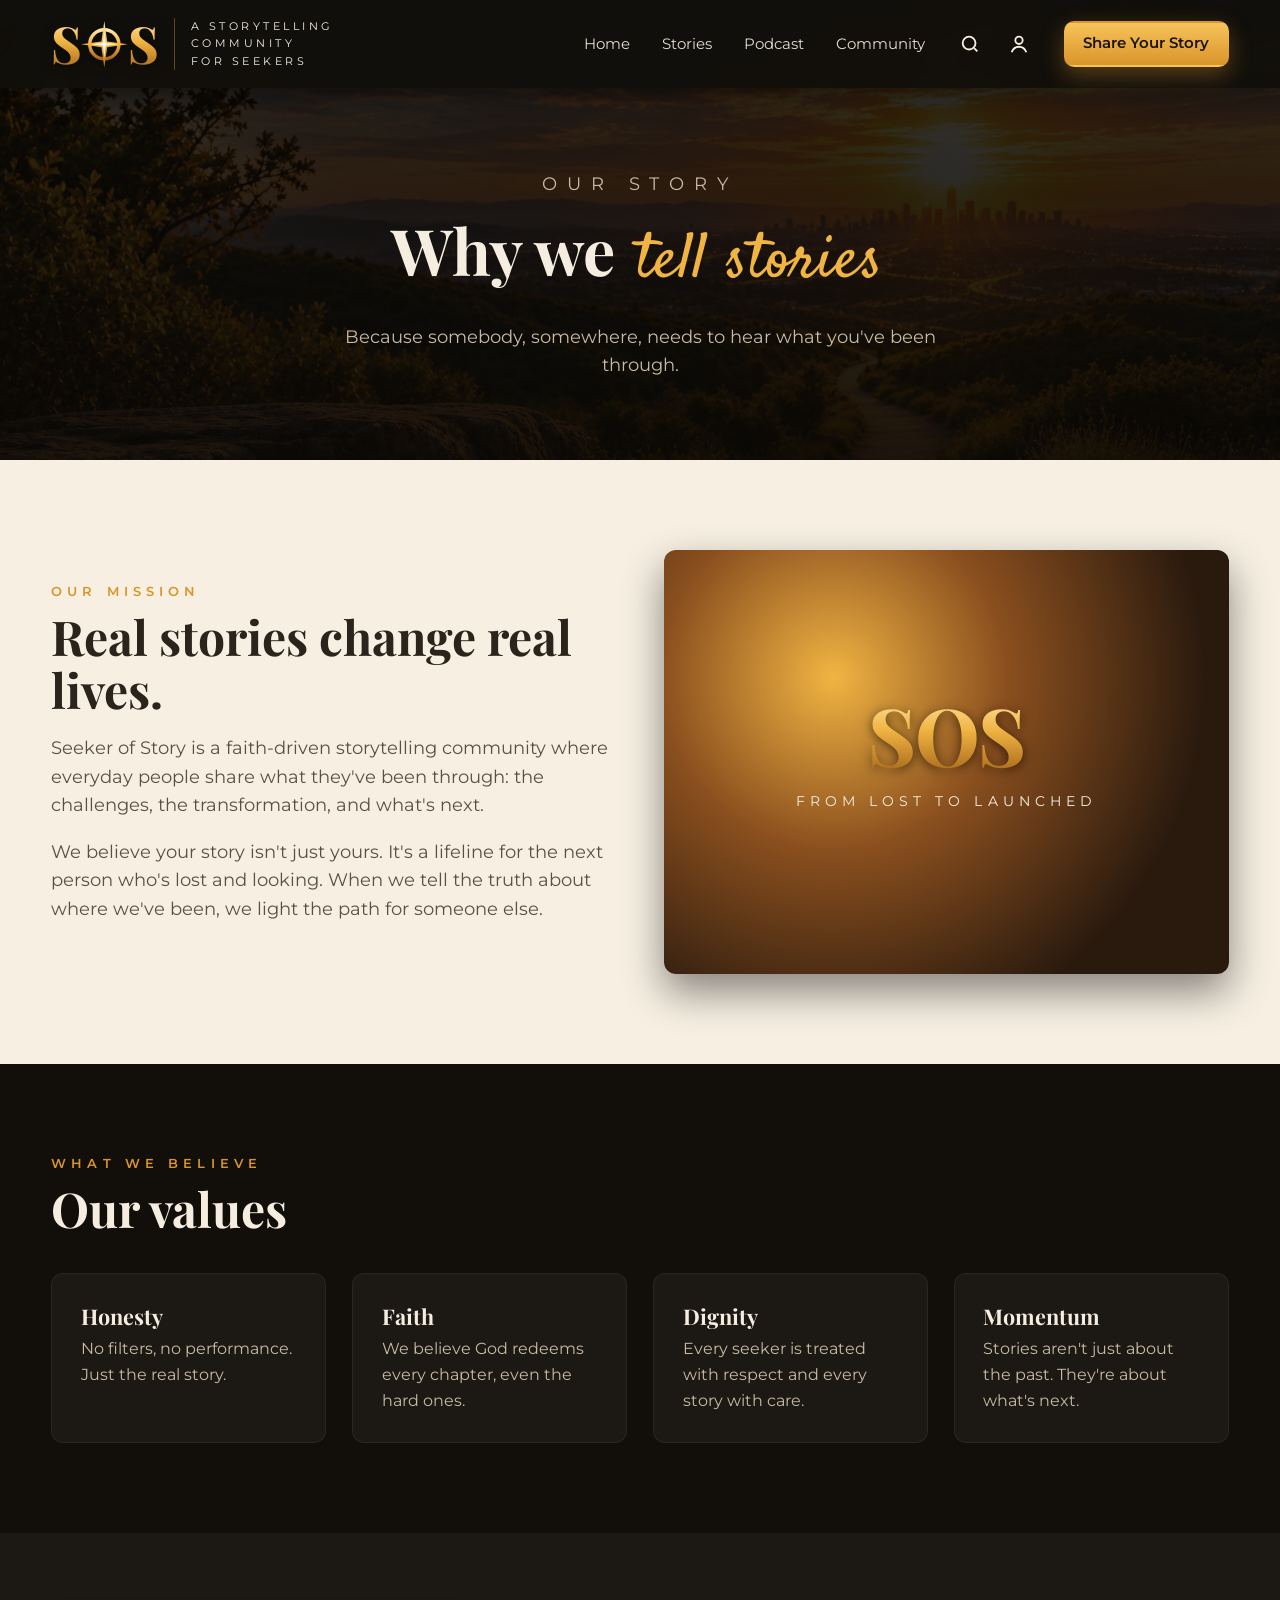
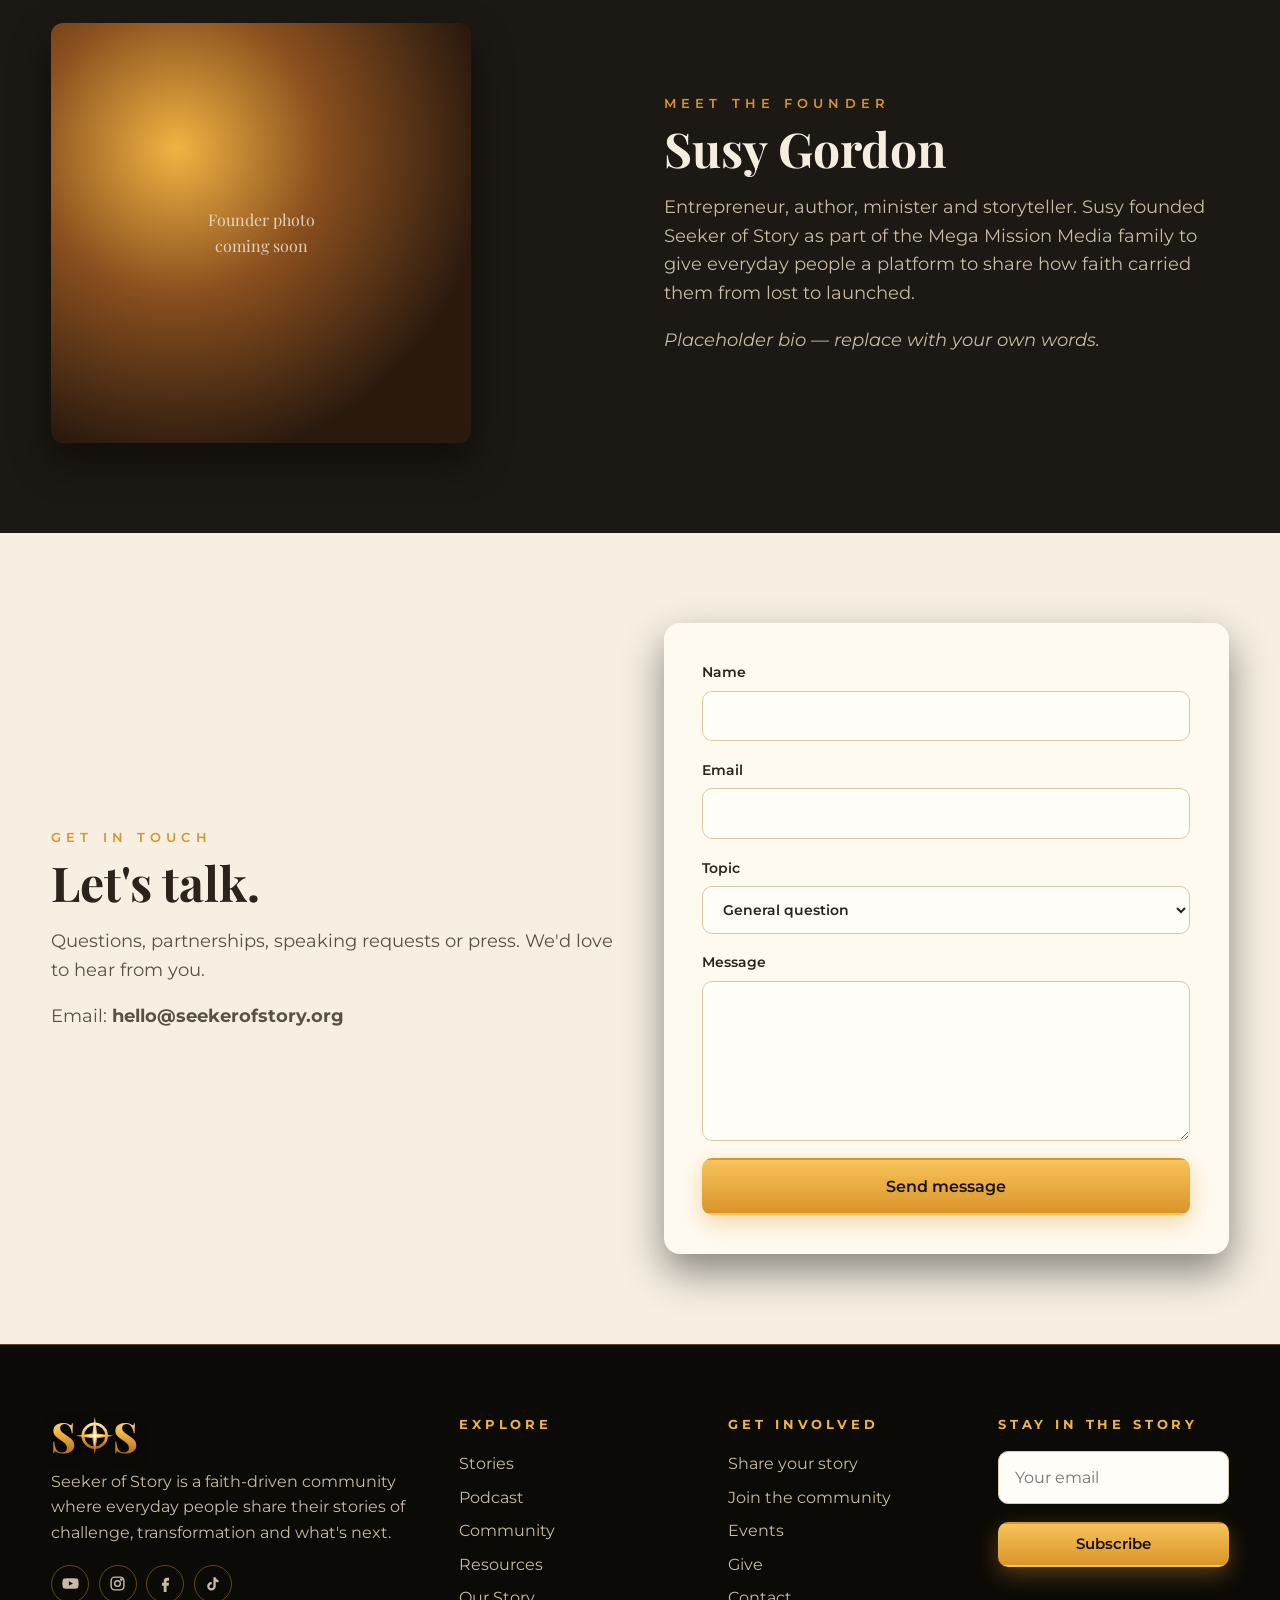
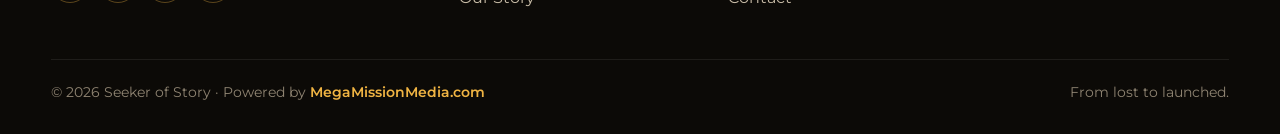
==== about.html @ 3b092338 "Add files via upload" ====
<!DOCTYPE html>
<html lang="en">
<head>
  <meta charset="utf-8">
  <meta name="viewport" content="width=device-width, initial-scale=1">
  <title>About | Seeker of Story</title>
  <meta name="description" content="Seeker of Story is a faith-driven storytelling community from Mega Mission Media.">
  <link rel="preconnect" href="https://fonts.googleapis.com"><link rel="preconnect" href="https://fonts.gstatic.com" crossorigin>
  <link href="https://fonts.googleapis.com/css2?family=Montserrat:wght@400;500;600;700&family=Playfair+Display:wght@600;700;800&family=Satisfy&display=swap" rel="stylesheet">
  <link rel="stylesheet" href="style.css">
</head>
<body data-page="about">
<main>
  <header class="page-hero">
    <div class="container">
      <p class="eyebrow">Our story</p>
      <h1>Why we <span class="script">tell stories</span></h1>
      <p>Because somebody, somewhere, needs to hear what you've been through.</p>
    </div>
  </header>
  <section class="section-light">
    <div class="container split">
      <div class="reveal">
        <p class="kicker">Our mission</p>
        <h2>Real stories change real lives.</h2>
        <p class="lead">Seeker of Story is a faith-driven storytelling community where everyday people share what they've been through: the challenges, the transformation, and what's next.</p>
        <p class="lead">We believe your story isn't just yours. It's a lifeline for the next person who's lost and looking. When we tell the truth about where we've been, we light the path for someone else.</p>
      </div>
      <div class="art-box reveal">
        <div><span class="logo" style="font-size:5rem;justify-content:center" id="aboutLogo">SOS</span>
        <p class="eyebrow" style="margin-top:1rem;letter-spacing:.35em">From lost to launched</p></div>
      </div>
    </div>
  </section>

  <section>
    <div class="container">
      <div class="section-head"><div><p class="kicker">What we believe</p><h2>Our values</h2></div></div>
      <div class="grid grid-4">
        <div class="feature reveal"><h3>Honesty</h3><p>No filters, no performance. Just the real story.</p></div>
        <div class="feature reveal"><h3>Faith</h3><p>We believe God redeems every chapter, even the hard ones.</p></div>
        <div class="feature reveal"><h3>Dignity</h3><p>Every seeker is treated with respect and every story with care.</p></div>
        <div class="feature reveal"><h3>Momentum</h3><p>Stories aren't just about the past. They're about what's next.</p></div>
      </div>
    </div>
  </section>

  <section class="section-dark2">
    <div class="container split">
      <div class="art-box reveal" style="aspect-ratio:1/1;max-width:420px">
        <p class="ph-label" style="font-family:var(--serif);opacity:.8">Founder photo<br>coming soon</p>
      </div>
      <div class="reveal">
        <p class="kicker">Meet the founder</p>
        <h2>Susy Gordon</h2>
        <p class="lead">Entrepreneur, author, minister and storyteller. Susy founded Seeker of Story as part of the Mega Mission Media family to give everyday people a platform to share how faith carried them from lost to launched.</p>
        <p class="lead"><em>Placeholder bio — replace with your own words.</em></p>
      </div>
    </div>
  </section>

  <section class="section-light" id="contact">
    <div class="container split">
      <div>
        <p class="kicker">Get in touch</p>
        <h2>Let's talk.</h2>
        <p class="lead">Questions, partnerships, speaking requests or press. We'd love to hear from you.</p>
        <p class="lead">Email: <strong id="contactEmail"></strong></p>
      </div>
      <div class="form-card">
        <form class="form" data-form="contact" novalidate>
          <label>Name<input name="name" required autocomplete="name"></label>
          <label>Email<input type="email" name="email" required autocomplete="email"></label>
          <label>Topic
            <select name="topic"><option>General question</option><option>Partnership</option><option>Speaking request</option><option>Press</option><option>Suggest a resource</option></select>
          </label>
          <label>Message<textarea name="message" required></textarea></label>
          <button class="btn btn-gold" type="submit">Send message</button>
          <div class="form-msg" role="status"></div>
        </form>
      </div>
    </div>
  </section>
  <script>document.addEventListener("DOMContentLoaded",()=>{document.getElementById("contactEmail").textContent=window.SOS.settings.email;});</script>
</main>
<script src="data.js"></script>
<script src="main.js"></script>
</body>
</html>
---- style.css ----
/* =========================================================
   Seeker of Story — global styles
   Swap the hero image by replacing hero-bg.jpg
   ========================================================= */
:root {
  --ink: #120f0b;
  --ink-2: #1c1813;
  --ink-3: #27211a;
  --cream: #f6efe2;
  --cream-2: #ece2cf;
  --paper-ink: #2a241c;
  --gold: #f0b443;
  --gold-2: #d9952a;
  --gold-soft: #f7d58b;
  --text: #f4ede0;
  --muted: #c7bba6;
  --muted-2: #8f8472;
  --line: rgba(240, 180, 67, .35);
  --radius: 12px;
  --shadow: 0 18px 40px rgba(0,0,0,.45);
  --serif: "Playfair Display", Georgia, serif;
  --script: "Satisfy", "Brush Script MT", cursive;
  --sans: "Montserrat", "Segoe UI", system-ui, sans-serif;
  --max: 1200px;
  --hero-image: url("hero-bg.jpg");
}

* { box-sizing: border-box; }
html { scroll-behavior: smooth; }
body {
  margin: 0;
  font-family: var(--sans);
  font-size: 16px;
  line-height: 1.6;
  color: var(--text);
  background: var(--ink);
  -webkit-font-smoothing: antialiased;
}
img { max-width: 100%; display: block; }
a { color: inherit; text-decoration: none; }
button { font: inherit; cursor: pointer; }
.container { width: min(var(--max), 92vw); margin: 0 auto; }
.sr-only { position: absolute; width: 1px; height: 1px; overflow: hidden; clip: rect(0 0 0 0); white-space: nowrap; }
:focus-visible { outline: 2px solid var(--gold); outline-offset: 3px; }

/* ---------- Buttons ---------- */
.btn {
  display: inline-flex; align-items: center; justify-content: center; gap: .55rem;
  padding: .85rem 1.7rem; border-radius: 10px; font-weight: 600; font-size: 1rem;
  border: 2px solid transparent; transition: transform .15s ease, box-shadow .2s ease, background .2s ease;
}
.btn:hover { transform: translateY(-2px); }
.btn-gold {
  background: linear-gradient(180deg, #f7c35a, var(--gold-2));
  color: #1b130a; box-shadow: 0 8px 22px rgba(217,149,42,.35);
}
.btn-gold:hover { box-shadow: 0 12px 28px rgba(217,149,42,.5); }
.btn-ghost { border-color: var(--cream); color: var(--cream); background: rgba(0,0,0,.25); backdrop-filter: blur(3px); }
.btn-ghost:hover { background: rgba(255,255,255,.1); }
.btn-dark { background: var(--ink); color: var(--cream); }
.btn-sm { padding: .55rem 1.1rem; font-size: .92rem; }

/* ---------- Header ---------- */
.site-header {
  position: fixed; inset: 0 0 auto 0; z-index: 50;
  transition: background .3s ease, box-shadow .3s ease;
}
.site-header.scrolled, .site-header.solid { background: rgba(18,15,11,.94); box-shadow: 0 6px 24px rgba(0,0,0,.4); backdrop-filter: blur(8px); }
.nav { display: flex; align-items: center; gap: 1.5rem; height: 88px; }
.brand { display: flex; align-items: center; gap: 1rem; flex-shrink: 0; }
.logo {
  font-family: var(--serif); font-weight: 800; font-size: 3.2rem; line-height: 1;
  display: flex; align-items: center; letter-spacing: -.02em;
  background: linear-gradient(180deg, #ffe6a6 0%, var(--gold) 45%, #a8681a 100%);
  -webkit-background-clip: text; background-clip: text; color: transparent;
  filter: drop-shadow(0 2px 6px rgba(0,0,0,.6));
}
.logo .compass { width: .95em; height: .95em; margin: 0 -.02em; -webkit-text-fill-color: initial; }
.brand-tag {
  border-left: 1px solid var(--line); padding-left: 1rem;
  font-size: .68rem; letter-spacing: .32em; line-height: 1.6; text-transform: uppercase; color: var(--cream);
}
.nav-links { display: flex; gap: 2rem; margin-left: auto; list-style: none; padding: 0; margin-top: 0; margin-bottom: 0; }
.nav-links a { font-size: .95rem; padding: .4rem 0; position: relative; color: var(--cream); opacity: .92; }
.nav-links a::after {
  content: ""; position: absolute; left: 0; right: 0; bottom: -4px; height: 2px;
  background: var(--gold); transform: scaleX(0); transition: transform .2s ease;
}
.nav-links a:hover::after, .nav-links a.active::after { transform: scaleX(1); }
.nav-links a.active { opacity: 1; font-weight: 600; }
.nav-icons { display: flex; gap: .4rem; align-items: center; }
.icon-btn {
  background: none; border: 0; color: var(--cream); width: 42px; height: 42px; border-radius: 50%;
  display: grid; place-items: center;
}
.icon-btn:hover { background: rgba(255,255,255,.08); }
.icon-btn svg { width: 22px; height: 22px; }
.menu-toggle { display: none; }

/* ---------- Hero ---------- */
.hero {
  position: relative; min-height: 100vh; display: flex; flex-direction: column;
  background:
    linear-gradient(180deg, rgba(10,8,5,.82) 0%, rgba(10,8,5,.5) 30%, rgba(10,8,5,.55) 65%, rgba(10,8,5,.9) 100%),
    var(--hero-image) center 60% / cover no-repeat,
    radial-gradient(ellipse at 72% 38%, #f7b85a 0%, #c9772e 14%, #6b3a1c 34%, #2a1a10 58%, #120d08 100%);
  overflow: hidden;
}
.hero-inner { flex: 1; display: flex; flex-direction: column; align-items: center; justify-content: center; text-align: center; padding: 130px 0 40px; }
.eyebrow { font-size: .9rem; letter-spacing: .55em; text-transform: uppercase; color: var(--cream); margin: 0 0 1rem; }
.hero h1 {
  font-family: var(--serif); font-weight: 700; font-size: clamp(2.6rem, 6.4vw, 5.4rem);
  line-height: 1.02; margin: 0; color: var(--cream); text-shadow: 0 4px 24px rgba(0,0,0,.55);
}
.hero h1 span { display: block; }
.hero h1 .script { display: inline-block; font-size: 1.12em; }
@media (min-width: 700px) { .hero h1 > span { white-space: nowrap; } }
.script {
  font-family: var(--script); font-weight: 400; color: var(--gold);
  position: relative; display: inline-block; padding: 0 .1em;
}
.script-underline::after {
  content: ""; position: absolute; left: 4%; right: 0; bottom: .02em; height: .09em;
  background: linear-gradient(90deg, transparent, var(--gold) 15%, var(--gold) 85%, transparent);
  border-radius: 50%; transform: rotate(-1.5deg);
}
.hero-sub { max-width: 560px; font-size: 1.15rem; margin: 1.4rem auto 2rem; color: var(--cream); text-shadow: 0 2px 10px rgba(0,0,0,.6); }
.hero-ctas { display: flex; gap: 1.4rem; flex-wrap: wrap; justify-content: center; }

.pillars { display: grid; grid-template-columns: repeat(4, 1fr); padding: 0 0 70px; }
.pillar { text-align: center; padding: .5rem 1rem; border-right: 1px solid var(--line); transition: transform .2s ease; }
.pillar:last-child { border-right: 0; }
.pillar:hover { transform: translateY(-4px); }
.pillar svg { width: 48px; height: 48px; color: var(--gold); margin: 0 auto .5rem; }
.pillar strong { display: block; letter-spacing: .14em; font-size: 1.05rem; }
.pillar span { color: var(--cream); opacity: .9; }

/* ---------- Torn paper ribbon ---------- */
.ribbon { position: relative; background: var(--cream); color: var(--paper-ink); padding: 2.2rem 0 2rem; }
.ribbon::before {
  content: ""; position: absolute; left: 0; right: 0; top: -22px; height: 24px;
  background: url("data:image/svg+xml,%3Csvg xmlns='http://www.w3.org/2000/svg' viewBox='0 0 1200 24' preserveAspectRatio='none'%3E%3Cpath fill='%23f6efe2' d='M0 24V12l18-5 22 6 25-8 20 7 28-9 19 6 24-3 30 8 21-10 26 5 18-4 27 9 23-7 30 4 20-8 26 9 24-6 19 5 28-9 22 7 25-4 31 6 18-9 27 8 22-5 26 6 20-7 29 5 23-8 24 9 21-6 30 7 19-8 26 6 23-5 28 8 20-9 25 7 22-4 30 6 19-7 27 8 24-6 21 5 28-8 23 7 26-5 20 6 29-8 22 7 25-6 18 5 27-7 24 8 21-5 26 4 20-6V24z'/%3E%3C/svg%3E") center / 100% 100%;
}
.ribbon-row { display: flex; align-items: center; gap: 1.6rem; justify-content: center; flex-wrap: wrap; }
.ribbon-row .rule { flex: 1; max-width: 140px; height: 2px; background: var(--gold-2); }
.ribbon-row a { font-weight: 600; letter-spacing: .38em; font-size: .9rem; text-transform: uppercase; }
.ribbon-row a:hover { color: var(--gold-2); }
.ribbon-row .slash { color: var(--muted-2); }

/* ---------- Sections ---------- */
section { padding: 90px 0; }
.section-light { background: var(--cream); color: var(--paper-ink); }
.section-dark2 { background: var(--ink-2); }
.section-head { display: flex; align-items: end; justify-content: space-between; gap: 1rem; margin-bottom: 2.4rem; flex-wrap: wrap; }
.kicker { font-size: .8rem; letter-spacing: .4em; text-transform: uppercase; color: var(--gold-2); font-weight: 600; margin: 0 0 .5rem; }
h2 { font-family: var(--serif); font-size: clamp(2rem, 4vw, 3rem); line-height: 1.1; margin: 0; }
h3 { font-family: var(--serif); font-size: 1.35rem; line-height: 1.25; margin: 0 0 .4rem; }
.lead { font-size: 1.12rem; color: var(--muted); max-width: 640px; }
.section-light .lead { color: #5b5142; }
.link-arrow { font-weight: 600; color: var(--gold); display: inline-flex; gap: .4rem; align-items: center; }
.section-light .link-arrow { color: var(--gold-2); }
.link-arrow:hover { gap: .7rem; }

/* ---------- Page hero (inner pages) ---------- */
.page-hero {
  padding: 170px 0 80px; text-align: center;
  background:
    linear-gradient(180deg, rgba(10,8,5,.82), rgba(10,8,5,.92)),
    var(--hero-image) center 40% / cover no-repeat,
    radial-gradient(ellipse at 70% 30%, #b8682a 0%, #4a2a15 40%, #120d08 85%);
}
.page-hero h1 { font-family: var(--serif); font-size: clamp(2.4rem, 5vw, 4rem); margin: 0 0 .6rem; }
.page-hero p { color: var(--muted); max-width: 640px; margin: 0 auto; font-size: 1.12rem; }

/* ---------- Story cards ---------- */
.grid { display: grid; gap: 1.6rem; }
.grid-3 { grid-template-columns: repeat(3, 1fr); }
.grid-4 { grid-template-columns: repeat(4, 1fr); }
.grid-2 { grid-template-columns: repeat(2, 1fr); }
.card {
  background: var(--ink-2); border: 1px solid rgba(255,255,255,.06); border-radius: var(--radius);
  overflow: hidden; transition: transform .2s ease, box-shadow .2s ease, border-color .2s ease;
  display: flex; flex-direction: column;
}
.card:hover { transform: translateY(-4px); box-shadow: var(--shadow); border-color: var(--line); }
.section-light .card { background: #fffaf0; border-color: #e6dac2; }
.thumb {
  position: relative; aspect-ratio: 16/9; overflow: hidden; border: 0; padding: 0; width: 100%;
  background: linear-gradient(135deg, #3a2a18, #7a4a22 55%, #d08a3a);
  display: grid; place-items: center; color: var(--cream);
}
.thumb img { position: absolute; inset: 0; width: 100%; height: 100%; object-fit: cover; }
.thumb .ph-label { position: absolute; left: .7rem; bottom: .6rem; font-size: .72rem; letter-spacing: .18em; text-transform: uppercase; opacity: .8; }
.play {
  position: absolute; width: 58px; height: 58px; border-radius: 50%; background: rgba(240,180,67,.95);
  display: grid; place-items: center; box-shadow: 0 6px 18px rgba(0,0,0,.45); transition: transform .2s ease;
}
.thumb:hover .play { transform: scale(1.1); }
.play svg { width: 22px; height: 22px; color: #1b130a; margin-left: 3px; }
.duration { position: absolute; right: .6rem; bottom: .6rem; background: rgba(0,0,0,.7); font-size: .78rem; padding: .1rem .45rem; border-radius: 4px; }
.card-body { padding: 1.2rem 1.3rem 1.4rem; display: flex; flex-direction: column; gap: .35rem; flex: 1; }
.tag { align-self: flex-start; font-size: .7rem; letter-spacing: .2em; text-transform: uppercase; color: var(--gold); font-weight: 700; }
.section-light .tag { color: var(--gold-2); }
.card p { margin: 0; color: var(--muted); font-size: .95rem; }
.section-light .card p { color: #5b5142; }
.card .meta { margin-top: auto; padding-top: .6rem; font-size: .82rem; color: var(--muted-2); }

/* Featured story (big) */
.featured { display: grid; grid-template-columns: 1.4fr 1fr; gap: 2.4rem; align-items: center; margin-bottom: 2.6rem; }
.featured .thumb { border-radius: var(--radius); box-shadow: var(--shadow); }
.featured h3 { font-size: 2rem; }

/* ---------- Filters ---------- */
.toolbar { display: flex; gap: 1rem; flex-wrap: wrap; align-items: center; justify-content: space-between; margin-bottom: 2rem; }
.chips { display: flex; gap: .5rem; flex-wrap: wrap; }
.chip {
  border: 1px solid var(--line); background: transparent; color: var(--cream);
  padding: .45rem 1rem; border-radius: 999px; font-size: .88rem;
}
.section-light .chip { color: var(--paper-ink); border-color: #d6c4a0; }
.chip.active, .chip:hover { background: var(--gold); color: #1b130a; border-color: var(--gold); }
.search-input {
  background: var(--ink-3); border: 1px solid rgba(255,255,255,.12); color: var(--text);
  padding: .7rem 1rem; border-radius: 10px; min-width: 260px; font: inherit;
}
.empty { text-align: center; color: var(--muted-2); padding: 3rem 0; grid-column: 1 / -1; }

/* ---------- Journey ---------- */
.journey { display: grid; grid-template-columns: repeat(4, 1fr); gap: 1.2rem; counter-reset: step; }
.step { position: relative; padding: 1.6rem 1.4rem; border-radius: var(--radius); background: #fffaf0; border: 1px solid #e6dac2; }
.step::before {
  counter-increment: step; content: "0" counter(step);
  font-family: var(--serif); font-size: 2.4rem; color: var(--gold-2); line-height: 1; display: block; margin-bottom: .6rem;
}
.step p { margin: 0; color: #5b5142; font-size: .95rem; }

/* ---------- Split / CTA ---------- */
.split { display: grid; grid-template-columns: 1fr 1fr; gap: 3rem; align-items: center; }
.art-box {
  aspect-ratio: 4/3; border-radius: var(--radius); box-shadow: var(--shadow);
  background: radial-gradient(circle at 30% 30%, #f0b443 0, #8a4f1e 35%, #2a1a0e 75%);
  display: grid; place-items: center; text-align: center; color: var(--cream); padding: 2rem;
}
.art-box svg { width: 90px; height: 90px; color: var(--cream); opacity: .9; }
.cta-band {
  text-align: center; padding: 80px 0;
  background: linear-gradient(135deg, #2a1a0e, #6b3a1c 55%, #b8682a);
}
.cta-band h2 { margin-bottom: .6rem; }
.cta-band p { color: var(--cream); opacity: .9; max-width: 600px; margin: 0 auto 1.8rem; }

/* ---------- Podcast ---------- */
.episode { display: grid; grid-template-columns: 110px 1fr auto; gap: 1.3rem; align-items: center; padding: 1.2rem; border-radius: var(--radius); background: var(--ink-2); border: 1px solid rgba(255,255,255,.06); }
.episode + .episode { margin-top: 1rem; }
.ep-num { font-family: var(--serif); font-size: 2rem; color: var(--gold); text-align: center; line-height: 1; }
.ep-num small { display: block; font-family: var(--sans); font-size: .65rem; letter-spacing: .25em; color: var(--muted-2); margin-top: .3rem; }
.episode h3 { font-size: 1.2rem; }
.episode p { margin: 0; color: var(--muted); font-size: .95rem; }
.platforms { display: flex; gap: .7rem; flex-wrap: wrap; justify-content: center; margin-top: 1.6rem; }

/* ---------- Community / resources ---------- */
.feature { padding: 1.8rem; border-radius: var(--radius); background: var(--ink-2); border: 1px solid rgba(255,255,255,.06); }
.section-light .feature { background: #fffaf0; border-color: #e6dac2; }
.feature svg { width: 40px; height: 40px; color: var(--gold); margin-bottom: .8rem; }
.feature p { margin: 0; color: var(--muted); }
.section-light .feature p { color: #5b5142; }
.event { display: grid; grid-template-columns: 84px 1fr auto; gap: 1.2rem; align-items: center; padding: 1.2rem 0; border-bottom: 1px solid #e0d3b8; }
.event .date { text-align: center; background: var(--ink); color: var(--cream); border-radius: 10px; padding: .6rem 0; line-height: 1.1; }
.event .date b { display: block; font-family: var(--serif); font-size: 1.8rem; color: var(--gold); }
.event .date span { font-size: .7rem; letter-spacing: .2em; }
.event p { margin: 0; color: #5b5142; font-size: .95rem; }
.res-type { font-size: .75rem; color: var(--muted-2); }

/* ---------- Forms ---------- */
.form { display: grid; gap: 1.1rem; }
.form-row { display: grid; grid-template-columns: 1fr 1fr; gap: 1.1rem; }
label { font-weight: 600; font-size: .9rem; display: grid; gap: .4rem; }
label small { font-weight: 400; color: var(--muted-2); }
input, textarea, select {
  font: inherit; color: var(--paper-ink); background: #fffdf8; border: 1px solid #d9c9a8;
  border-radius: 10px; padding: .8rem 1rem; width: 100%;
}
textarea { min-height: 160px; resize: vertical; }
input:focus, textarea:focus, select:focus { outline: 2px solid var(--gold); border-color: var(--gold); }
.check { display: flex; gap: .6rem; align-items: flex-start; font-weight: 400; }
.check input { width: auto; margin-top: .3rem; }
.form-card { background: #fffaf0; color: var(--paper-ink); border-radius: 16px; padding: 2.4rem; box-shadow: var(--shadow); }
.form-msg { padding: 1rem 1.2rem; border-radius: 10px; background: #e8f3e3; color: #234a1f; display: none; }
.form-msg.show { display: block; }
.form-msg.err { background: #fbe6e1; color: #7a2412; }
.inline-form { display: flex; gap: .7rem; max-width: 520px; margin: 0 auto; }
.inline-form input { flex: 1; }

/* ---------- Modals ---------- */
.overlay {
  position: fixed; inset: 0; z-index: 100; background: rgba(8,6,4,.86); backdrop-filter: blur(6px);
  display: none; align-items: flex-start; justify-content: center; padding: 8vh 1rem 2rem; overflow-y: auto;
}
.overlay.open { display: flex; }
.modal { width: min(900px, 100%); position: relative; }
.modal-close { position: absolute; top: -48px; right: 0; color: var(--cream); }
.video-frame { aspect-ratio: 16/9; background: #000; border-radius: var(--radius); overflow: hidden; display: grid; place-items: center; text-align: center; }
.video-frame iframe { width: 100%; height: 100%; border: 0; }
.video-frame .ph { padding: 2rem; color: var(--muted); }
.modal-info { padding: 1.2rem .2rem; }
.modal-info h3 { font-size: 1.6rem; }
.modal-info p { color: var(--muted); margin: .2rem 0 0; }
.search-box input { font-size: 1.3rem; padding: 1.1rem 1.3rem; }
.results { margin-top: 1.2rem; display: grid; gap: .6rem; }
.result { display: block; padding: 1rem 1.2rem; background: var(--ink-2); border-radius: 10px; border: 1px solid rgba(255,255,255,.06); }
.result:hover { border-color: var(--gold); }
.result small { color: var(--gold); letter-spacing: .15em; text-transform: uppercase; font-size: .7rem; }
.result div { color: var(--muted); font-size: .9rem; }
.panel { background: #fffaf0; color: var(--paper-ink); border-radius: 16px; padding: 2.2rem; max-width: 440px; margin: 0 auto; }
.panel h3 { font-size: 1.7rem; }

/* ---------- Footer ---------- */
.site-footer { background: #0c0a07; padding: 70px 0 30px; border-top: 1px solid var(--line); }
.footer-grid { display: grid; grid-template-columns: 1.6fr 1fr 1fr 1fr; gap: 2.4rem; }
.site-footer h4 { font-size: .8rem; letter-spacing: .3em; text-transform: uppercase; color: var(--gold); margin: 0 0 1rem; }
.site-footer ul { list-style: none; padding: 0; margin: 0; display: grid; gap: .5rem; }
.site-footer a { color: var(--muted); }
.site-footer a:hover { color: var(--cream); }
.site-footer p { color: var(--muted); margin: .8rem 0 0; }
.socials { display: flex; gap: .6rem; margin-top: 1.2rem; }
.socials a { width: 38px; height: 38px; border-radius: 50%; border: 1px solid var(--line); display: grid; place-items: center; }
.socials svg { width: 17px; height: 17px; }
.footer-bottom { margin-top: 3rem; padding-top: 1.4rem; border-top: 1px solid rgba(255,255,255,.08); display: flex; justify-content: space-between; flex-wrap: wrap; gap: 1rem; color: var(--muted-2); font-size: .85rem; }

/* ---------- Reveal ---------- */
.reveal { opacity: 0; transform: translateY(18px); transition: opacity .6s ease, transform .6s ease; }
.reveal.in { opacity: 1; transform: none; }
@media (prefers-reduced-motion: reduce) { .reveal { opacity: 1; transform: none; } * { transition: none !important; } }

/* ---------- Responsive ---------- */
@media (max-width: 1100px) {
  .nav-links { gap: 1.2rem; }
  .brand-tag { display: none; }
}
@media (max-width: 900px) {
  .menu-toggle { display: grid; }
  .nav-links {
    position: fixed; inset: 88px 0 auto 0; flex-direction: column; gap: 0; background: rgba(18,15,11,.98);
    padding: .5rem 6vw 1.5rem; display: none; border-bottom: 1px solid var(--line);
  }
  .nav-links.open { display: flex; }
  .nav-links a { display: block; padding: .9rem 0; border-bottom: 1px solid rgba(255,255,255,.06); }
  .nav .btn-share { display: none; }
  .grid-3, .grid-4 { grid-template-columns: repeat(2, 1fr); }
  .pillars { grid-template-columns: repeat(2, 1fr); row-gap: 1.6rem; }
  .pillar:nth-child(2) { border-right: 0; }
  .featured, .split { grid-template-columns: 1fr; }
  .journey { grid-template-columns: repeat(2, 1fr); }
  .footer-grid { grid-template-columns: 1fr 1fr; }
}
@media (max-width: 600px) {
  .logo { font-size: 2.5rem; }
  .grid-3, .grid-4, .grid-2, .journey, .form-row { grid-template-columns: 1fr; }
  .episode { grid-template-columns: 70px 1fr; }
  .episode .btn { grid-column: 1 / -1; }
  .event { grid-template-columns: 70px 1fr; }
  .event .btn { grid-column: 1 / -1; }
  .ribbon-row .rule { display: none; }
  .ribbon-row { gap: .8rem; }
  .ribbon-row a { letter-spacing: .2em; font-size: .78rem; }
  .eyebrow { letter-spacing: .3em; font-size: .78rem; }
  .inline-form { flex-direction: column; }
  .form-card { padding: 1.5rem; }
  .footer-grid { grid-template-columns: 1fr; }
  .search-input { min-width: 0; width: 100%; }
}

/* ---------- Seekers / profiles ---------- */
.avatar {
  display: inline-grid; place-items: center; flex-shrink: 0; border-radius: 50%; object-fit: cover;
  width: 44px; height: 44px; font-family: var(--serif); font-weight: 700; color: #1b130a;
  background: linear-gradient(135deg, #ffe0a0, var(--gold) 50%, var(--gold-2)); box-shadow: 0 0 0 3px rgba(240,180,67,.25);
}
.avatar.sm { width: 28px; height: 28px; font-size: .72rem; box-shadow: none; }
.avatar.lg { width: 86px; height: 86px; font-size: 1.9rem; }
.avatar.xl { width: 130px; height: 130px; font-size: 2.8rem; margin: 0 auto 1.2rem; box-shadow: 0 0 0 6px rgba(240,180,67,.25), 0 10px 30px rgba(0,0,0,.5); }
.byline { display: inline-flex; align-items: center; gap: .5rem; font-weight: 600; color: inherit; }
.byline:hover span { color: var(--gold-2); }
.seeker-card {
  text-align: center; padding: 2rem 1.4rem 1.6rem; border-radius: var(--radius);
  background: var(--ink-2); border: 1px solid rgba(255,255,255,.06); display: flex; flex-direction: column; align-items: center; gap: .3rem;
  transition: transform .2s ease, border-color .2s ease, box-shadow .2s ease;
}
.seeker-card:hover { transform: translateY(-4px); border-color: var(--line); box-shadow: var(--shadow); }
.seeker-card .avatar { margin-bottom: .6rem; }
.seeker-card h3 { margin: 0; }
.seeker-card .city { font-size: .85rem; color: var(--muted-2); }
.seeker-card p { font-family: var(--serif); font-style: italic; color: var(--cream); margin: .6rem 0; }
.seeker-foot { margin-top: auto; font-size: .82rem; color: var(--muted); }
.badge { display: inline-block; background: rgba(240,180,67,.15); color: var(--gold); border: 1px solid var(--line); border-radius: 999px; padding: .05rem .6rem; font-size: .75rem; font-weight: 600; }
.profile-hero .city { color: var(--muted); }
.profile-headline { font-family: var(--serif); font-style: italic; font-size: 1.4rem; color: var(--cream) !important; margin-top: .8rem !important; }
.profile-grid { display: grid; grid-template-columns: 1fr 2fr; gap: 3rem; align-items: start; }
.dark-ghost { color: var(--paper-ink); border-color: var(--paper-ink); background: transparent; }

/* ---------- Giving ---------- */
.tiers { display: grid; grid-template-columns: repeat(3, 1fr); gap: 1.6rem; align-items: stretch; }
.tier {
  position: relative; padding: 2.2rem 1.8rem; border-radius: 16px; background: rgba(18,15,11,.55);
  border: 1px solid rgba(255,255,255,.12); display: flex; flex-direction: column; gap: .5rem; backdrop-filter: blur(4px);
}
.tier p { color: var(--muted); margin: 0 0 1.2rem; flex: 1; }
.tier-price { color: var(--gold); font-weight: 700; letter-spacing: .12em; text-transform: uppercase; font-size: .8rem; }
.featured-tier { border-color: var(--gold); box-shadow: 0 0 0 1px var(--gold), 0 20px 50px rgba(217,149,42,.25); transform: translateY(-8px); }
.tier-flag { position: absolute; top: -13px; left: 50%; transform: translateX(-50%); background: var(--gold); color: #1b130a; font-size: .7rem; font-weight: 700; letter-spacing: .15em; text-transform: uppercase; padding: .25rem .8rem; border-radius: 999px; white-space: nowrap; }
.giving {
  background:
    radial-gradient(ellipse at 50% 120%, rgba(240,180,67,.35), transparent 60%),
    linear-gradient(180deg, var(--ink) 0%, #23160c 100%);
}
.partners { display: flex; flex-wrap: wrap; gap: 1rem; justify-content: center; margin-top: 2.6rem; }
.partner-slot {
  width: 170px; height: 74px; border: 1px dashed rgba(240,180,67,.45); border-radius: 10px;
  display: grid; place-items: center; color: var(--muted-2); font-size: .78rem; letter-spacing: .15em; text-transform: uppercase;
}
.center { text-align: center; }
.center .lead { margin-left: auto; margin-right: auto; }

@media (max-width: 900px) {
  .tiers, .profile-grid { grid-template-columns: 1fr; }
  .featured-tier { transform: none; }
  .tier-flag { left: 1.8rem; transform: none; }
}
@media (max-width: 600px) {
  .hero-inner { padding-top: 120px; }
  .hero-sub { font-size: 1rem; }
  .hero-ctas .btn { width: 100%; max-width: 320px; }
  section { padding: 64px 0; }
  .pillars { padding-bottom: 50px; }
  .pillar { border-right: 0; }
  .partner-slot { width: calc(50% - .5rem); }
}
@media (max-width: 600px) {
  #seekerGrid { grid-template-columns: 1fr 1fr; gap: 1rem; }
  #seekerGrid .seeker-card { padding: 1.4rem .8rem 1.2rem; }
  #seekerGrid .avatar.lg { width: 64px; height: 64px; font-size: 1.4rem; }
  #seekerGrid .seeker-card p { font-size: .9rem; }
}

/* ---------- Before → After ---------- */
.journey-line { display: inline-flex; flex-wrap: wrap; justify-content: center; align-items: baseline; gap: .35rem; font-size: .9rem; color: var(--muted); line-height: 1.4; }
.journey-line span:last-child { color: var(--gold); font-weight: 600; }
.journey-line b { color: var(--gold); }
.journey-big .journey-line { font-size: 1.15rem; color: var(--cream); }
.seeker-card .tag { align-self: center; margin-top: .2rem; }
.seeker-card .journey-line { margin: .3rem 0 1rem; }
.profile-video { display: grid; grid-template-columns: 1.3fr 1fr; gap: 2.4rem; align-items: center; }
.profile-video .thumb { border-radius: var(--radius); box-shadow: var(--shadow); }
.profile-video h2 { margin-bottom: .6rem; }
.profile-video .btn { margin-top: 1rem; }
.chapters { display: grid; gap: 1rem; max-width: 820px; margin: 0 auto; }
.chapter { display: grid; grid-template-columns: 70px 1fr; gap: 1.2rem; padding: 1.6rem 1.8rem; background: #fffaf0; border: 1px solid #e6dac2; border-radius: var(--radius); border-left: 4px solid var(--gold); }
.chapter-num { font-family: var(--serif); font-size: 2.2rem; color: var(--gold-2); line-height: 1; }
.chapter p { margin: 0; color: #5b5142; }
.chapter .soon { color: #8f8472; }
@media (max-width: 900px) { .profile-video { grid-template-columns: 1fr; } }
@media (max-width: 600px) {
  .chapter { grid-template-columns: 1fr; gap: .4rem; padding: 1.3rem; }
}

/* ---------- Community jump bar ---------- */
.jumpbar { background: var(--ink-2); border-bottom: 1px solid var(--line); padding: 1rem 0; position: sticky; top: 88px; z-index: 20; }
#join .lead, #join li { color: #5b5142; }
#join .form-card { box-shadow: 0 18px 40px rgba(0,0,0,.15); border: 1px solid #e6dac2; }
@media (max-width: 600px) { .jumpbar { top: 88px; padding: .7rem 0; } .jumpbar .chip { font-size: .8rem; padding: .35rem .8rem; } }
section[id] { scroll-margin-top: 150px; }
.site-footer a.powered { color: var(--gold); font-weight: 600; } .site-footer a.powered:hover { color: var(--gold-soft); }

/* ---------- Sponsor spotlight ---------- */
.sponsor-spot {
  margin-top: 3rem; display: flex; justify-content: space-between; align-items: center; gap: 2rem; flex-wrap: wrap;
  padding: 2rem 2.2rem; border-radius: 16px; color: var(--cream);
  background: linear-gradient(135deg, var(--ink) 0%, #2a1a0e 60%, #6b3a1c 100%); border: 1px solid var(--gold);
}
.sponsor-spot h3 { font-size: 1.8rem; margin-bottom: .3rem; }
.sponsor-spot p { color: var(--muted); margin: 0; }
.sponsor-info { list-style: none; padding: 0; margin: .8rem 0 0; color: var(--cream); font-size: .92rem; display: grid; gap: .2rem; }
.partner-real { border-style: solid; color: var(--gold); font-weight: 700; letter-spacing: .08em; text-align: center; padding: 0 .6rem; }
.partner-real:hover { background: rgba(240,180,67,.1); }
.seeker-card .badge { white-space: normal; }
.partner-real img { max-width: 100%; max-height: 52px; object-fit: contain; }
.partner-real { padding: .5rem .9rem; width: 200px; height: 84px; }
.sponsor-logo { max-width: 280px; width: 100%; margin: .4rem 0 .9rem; }
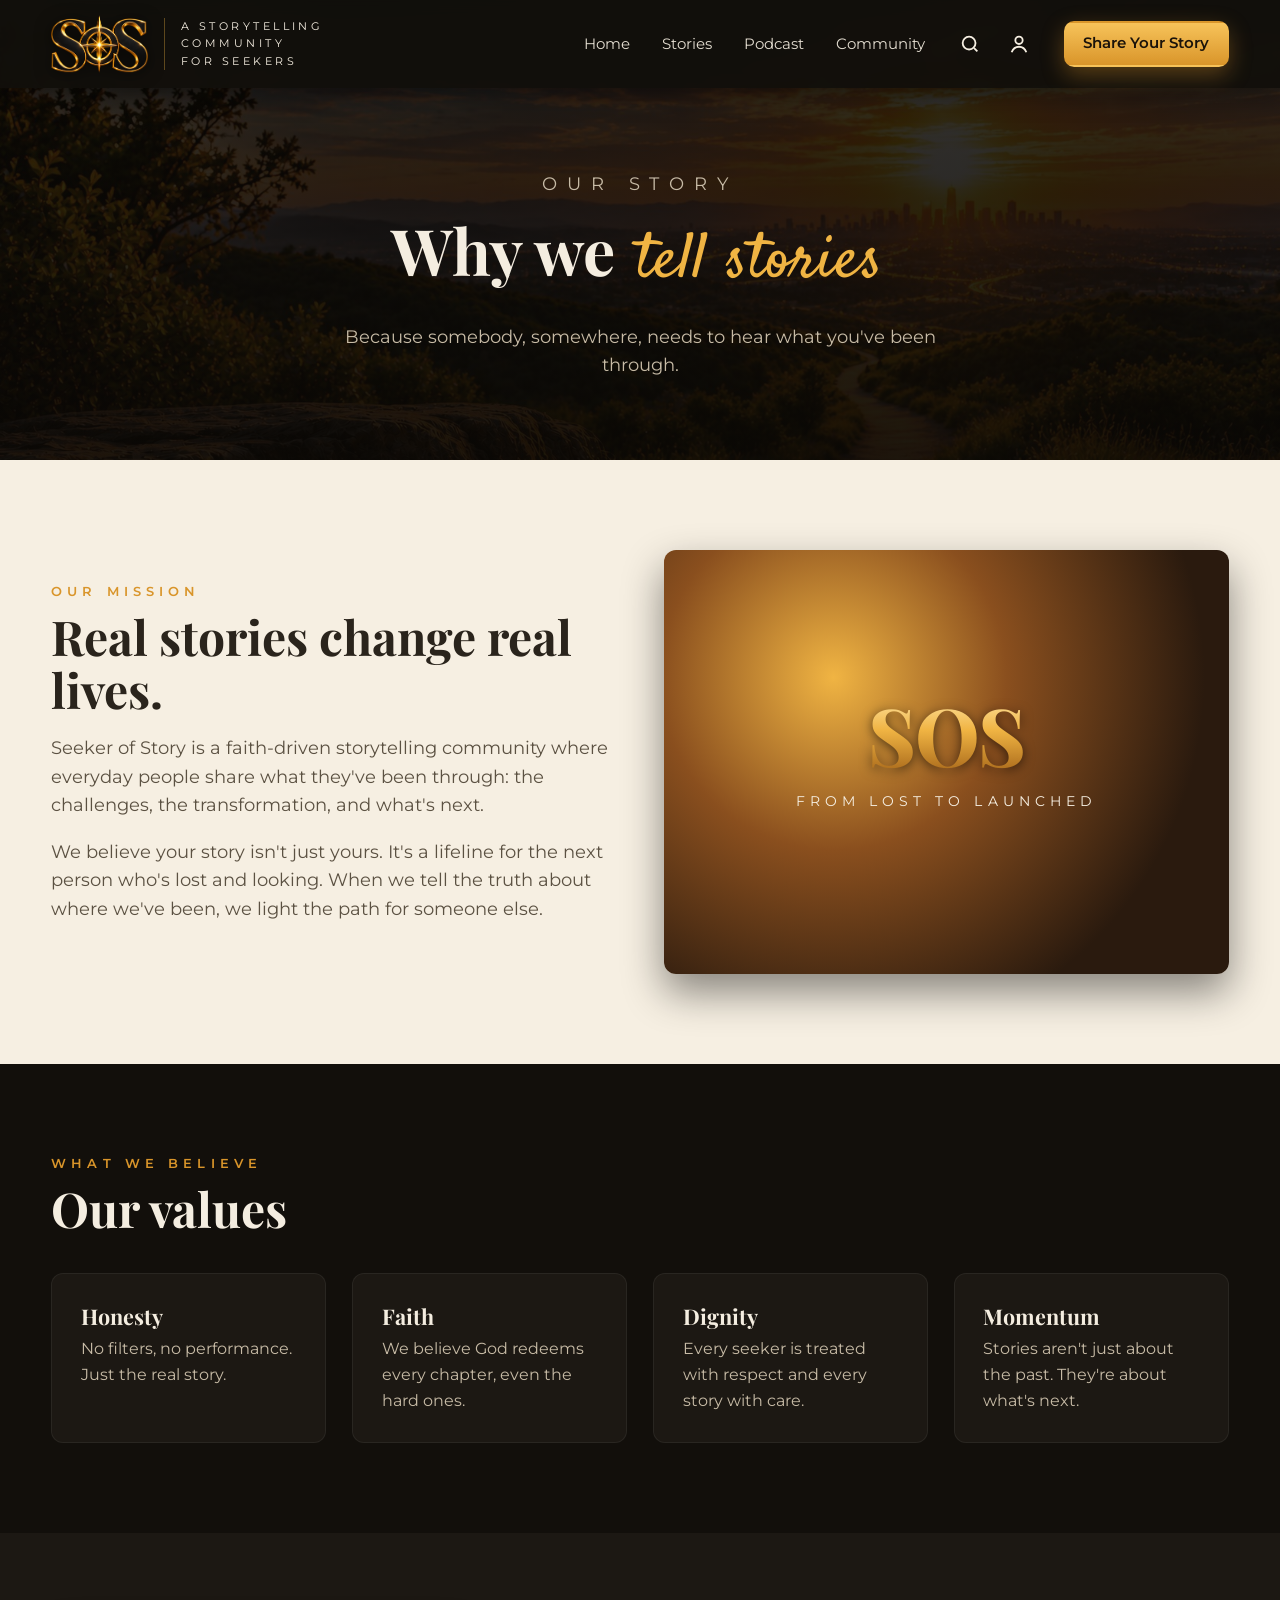
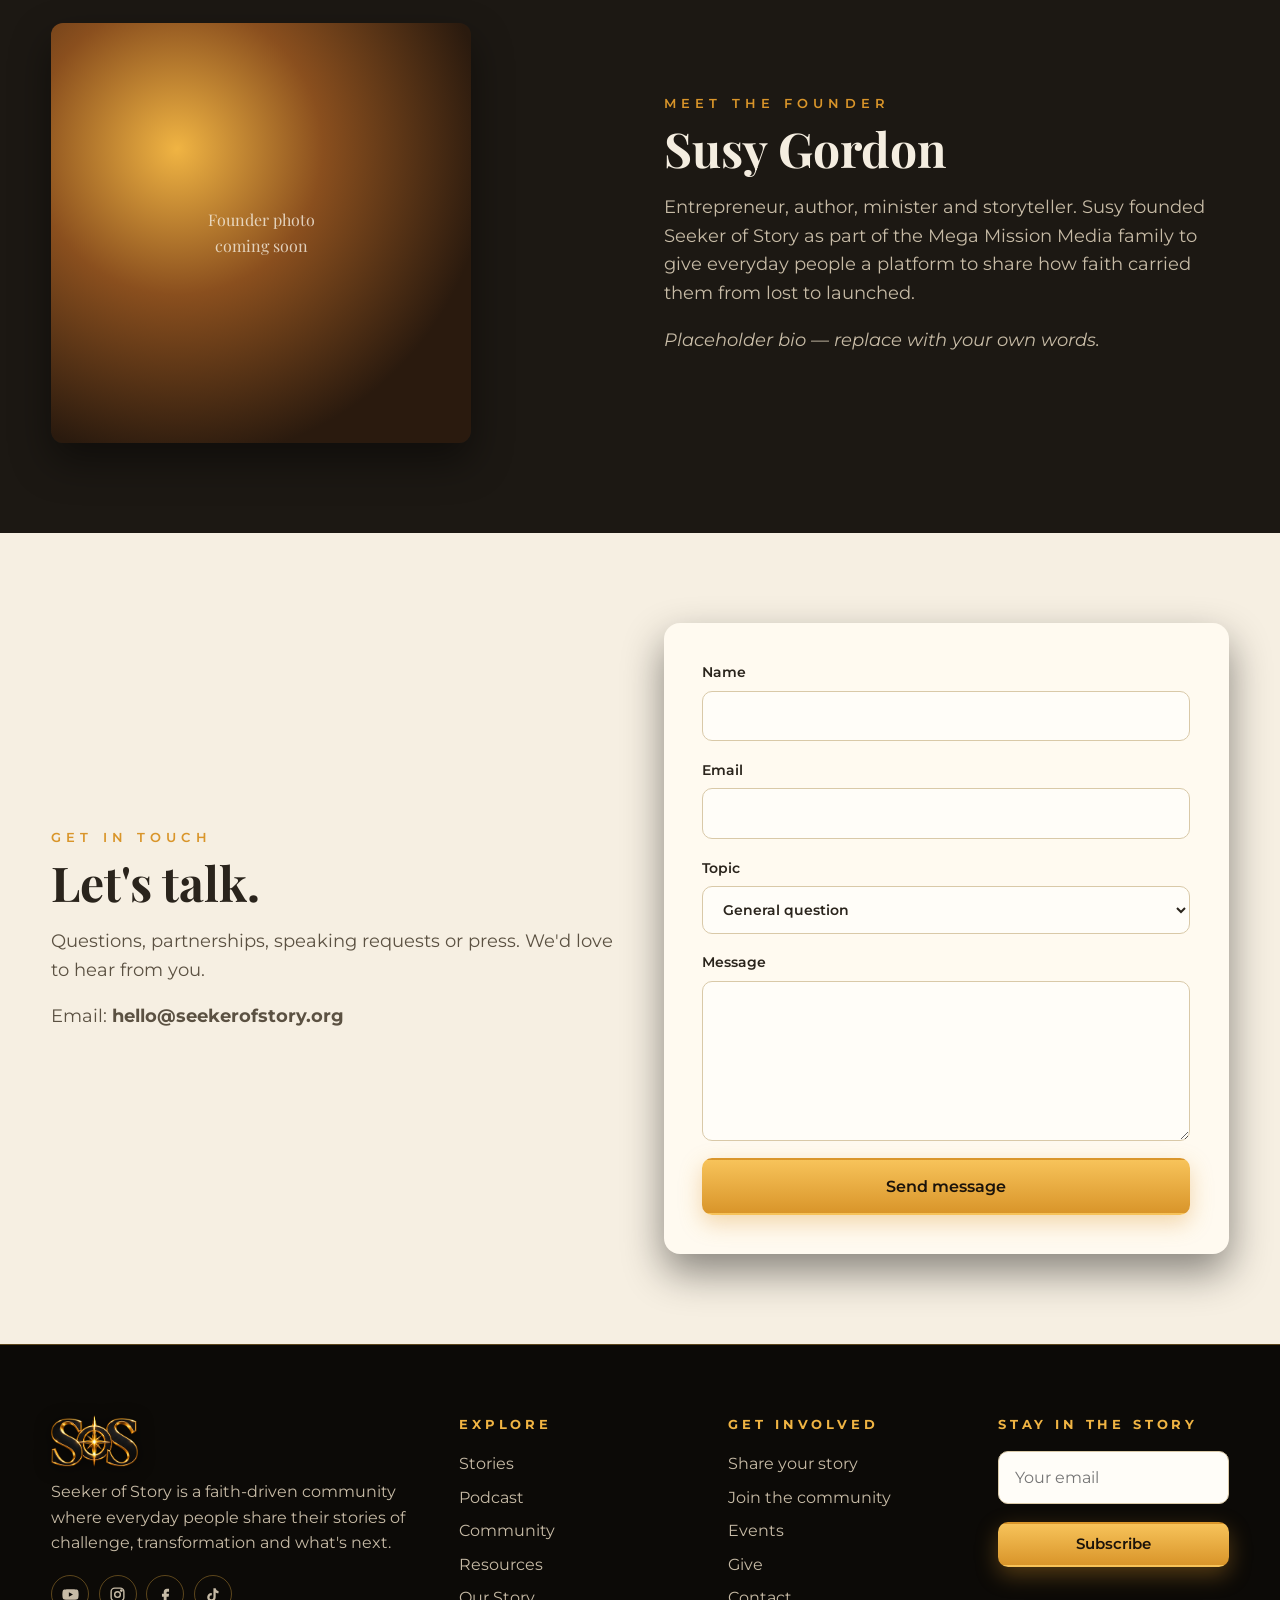
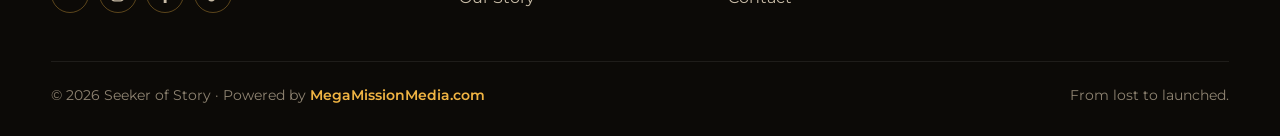
==== commit 872baeae: "Add files via upload" ====
--- a/about.html
+++ b/about.html
@@ -7,6 +7,10 @@
   <meta name="description" content="Seeker of Story is a faith-driven storytelling community from Mega Mission Media.">
   <link rel="preconnect" href="https://fonts.googleapis.com"><link rel="preconnect" href="https://fonts.gstatic.com" crossorigin>
   <link href="https://fonts.googleapis.com/css2?family=Montserrat:wght@400;500;600;700&family=Playfair+Display:wght@600;700;800&family=Satisfy&display=swap" rel="stylesheet">
+  <link rel="icon" href="favicon.ico" sizes="any">
+  <link rel="icon" type="image/png" sizes="32x32" href="favicon-32.png">
+  <link rel="icon" type="image/png" sizes="512x512" href="favicon-512.png">
+  <link rel="apple-touch-icon" href="apple-touch-icon.png">
   <link rel="stylesheet" href="style.css">
 </head>
 <body data-page="about">
--- a/style.css
+++ b/style.css
@@ -486,3 +486,8 @@
 .partner-real img { max-width: 100%; max-height: 52px; object-fit: contain; }
 .partner-real { padding: .5rem .9rem; width: 200px; height: 84px; }
 .sponsor-logo { max-width: 280px; width: 100%; margin: .4rem 0 .9rem; }
+
+/* ---------- Logo image ---------- */
+.logo-img { height: 58px; width: auto; display: block; filter: drop-shadow(0 2px 8px rgba(0,0,0,.55)); }
+.logo-footer { height: 52px; }
+@media (max-width: 600px) { .logo-img { height: 46px; } }
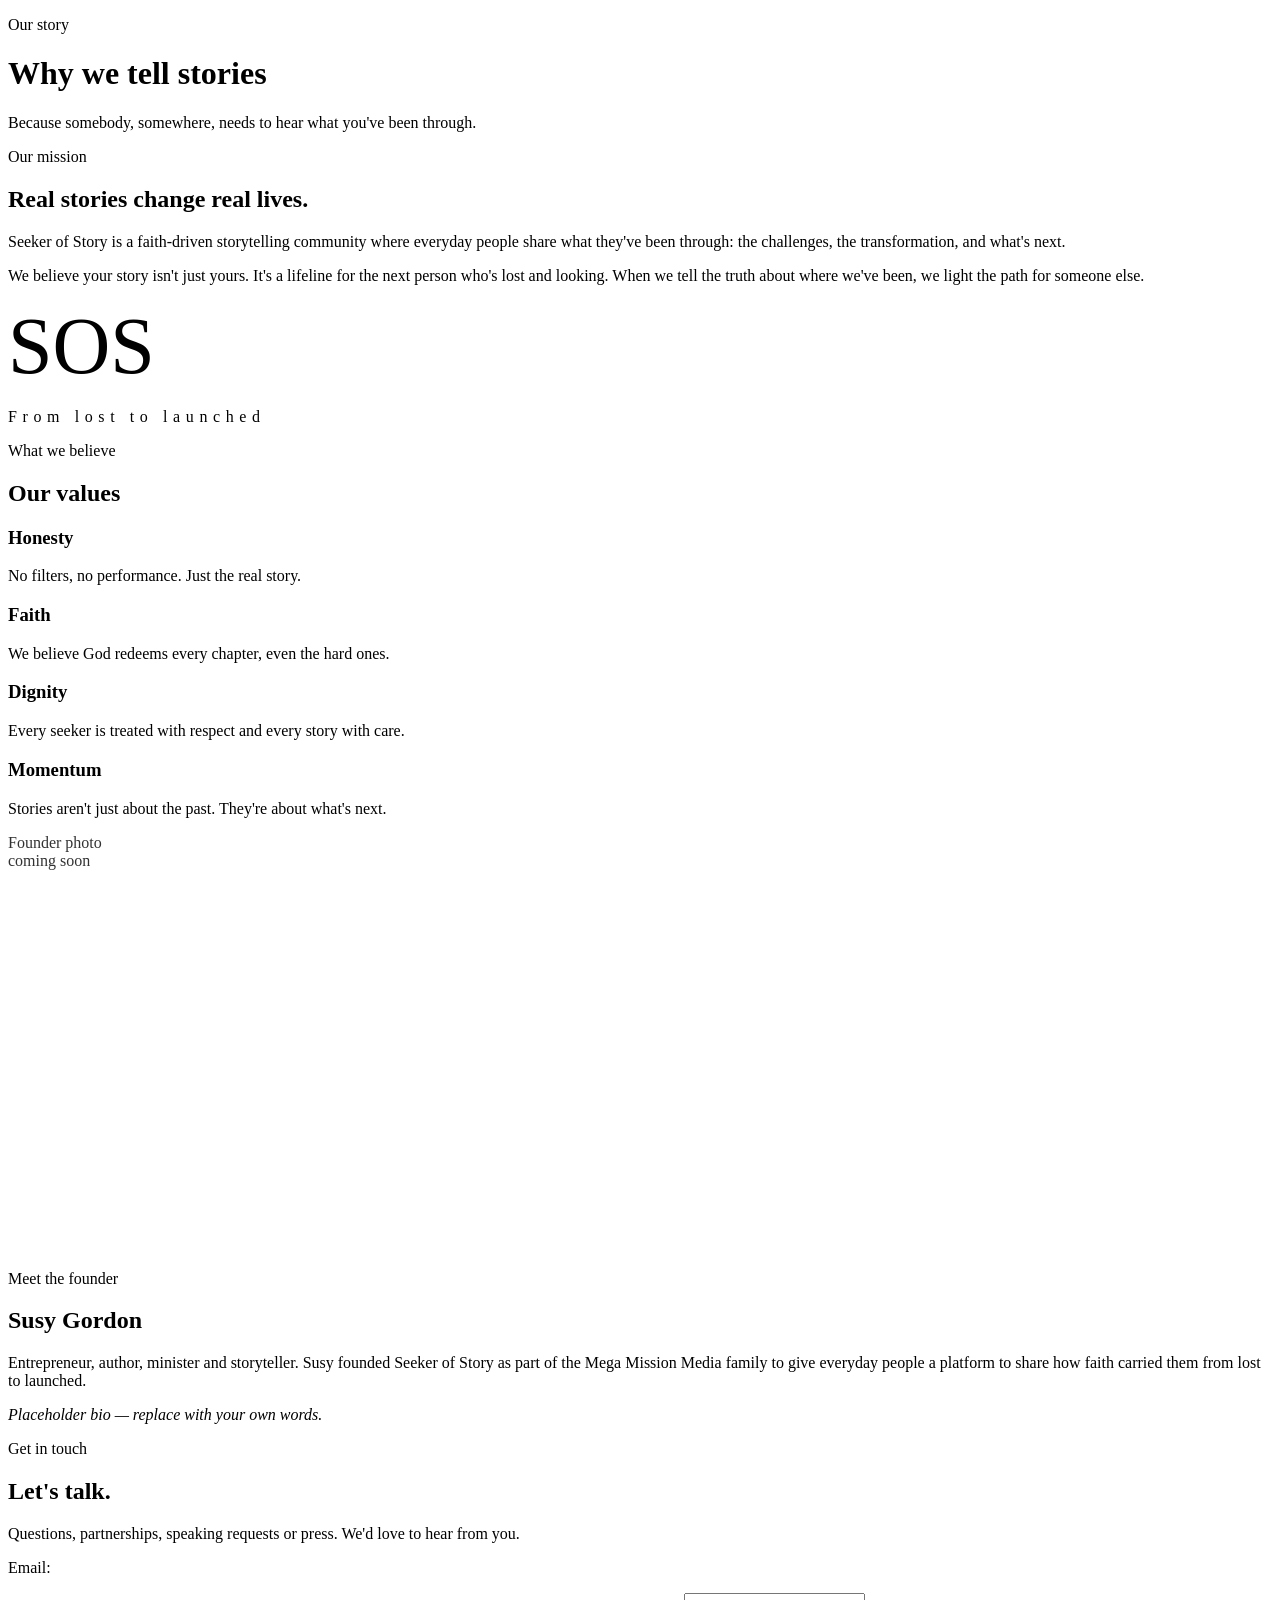
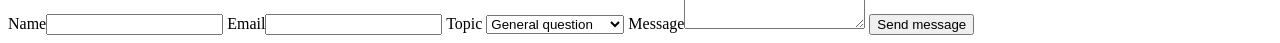
==== commit 85ef9689: "Add files via upload" ====
--- a/about.html
+++ b/about.html
@@ -7,11 +7,11 @@
   <meta name="description" content="Seeker of Story is a faith-driven storytelling community from Mega Mission Media.">
   <link rel="preconnect" href="https://fonts.googleapis.com"><link rel="preconnect" href="https://fonts.gstatic.com" crossorigin>
   <link href="https://fonts.googleapis.com/css2?family=Montserrat:wght@400;500;600;700&family=Playfair+Display:wght@600;700;800&family=Satisfy&display=swap" rel="stylesheet">
-  <link rel="icon" href="favicon.ico" sizes="any">
-  <link rel="icon" type="image/png" sizes="32x32" href="favicon-32.png">
-  <link rel="icon" type="image/png" sizes="512x512" href="favicon-512.png">
-  <link rel="apple-touch-icon" href="apple-touch-icon.png">
-  <link rel="stylesheet" href="style.css">
+  <link rel="icon" href="assets/favicon.ico" sizes="any">
+  <link rel="icon" type="image/png" sizes="32x32" href="assets/favicon-32.png">
+  <link rel="icon" type="image/png" sizes="512x512" href="assets/favicon-512.png">
+  <link rel="apple-touch-icon" href="assets/apple-touch-icon.png">
+  <link rel="stylesheet" href="css/style.css">
 </head>
 <body data-page="about">
 <main>
@@ -87,7 +87,7 @@
   </section>
   <script>document.addEventListener("DOMContentLoaded",()=>{document.getElementById("contactEmail").textContent=window.SOS.settings.email;});</script>
 </main>
-<script src="data.js"></script>
-<script src="main.js"></script>
+<script src="js/data.js"></script>
+<script src="js/main.js"></script>
 </body>
 </html>
